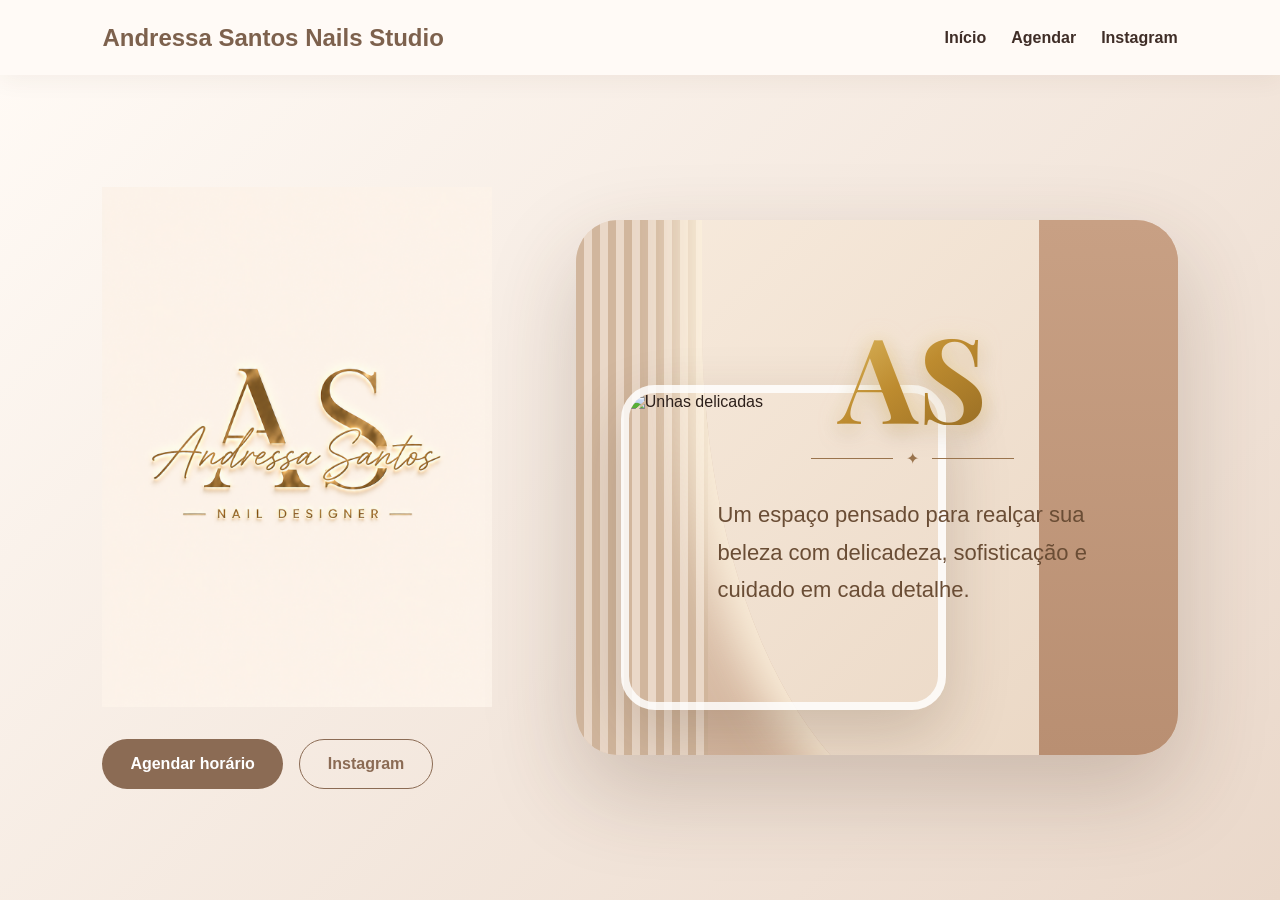
==== index.html @ c9af308f "Primeira versão do site" ====
<!DOCTYPE html>
<html lang="pt-BR">
<head>
  <meta charset="UTF-8">
  <meta name="viewport" content="width=device-width, initial-scale=1.0">
  <title>Andressa Santos Nails Studio</title>

  <link href="https://fonts.googleapis.com/css2?family=Great+Vibes&family=Playfair+Display:wght@700;800&display=swap" rel="stylesheet">
  <link rel="stylesheet" href="style.css">
</head>

<body>

<header class="topo">
  <h1>Andressa Santos Nails Studio</h1>

  <nav>
    <a href="#" onclick="mostrarHome()">Início</a>
    <a href="#" onclick="mostrarAgenda()">Agendar</a>
    <a href="https://www.instagram.com/dessasantoscc?utm_source=ig_web_button_share_sheet&igsh=ZDNlZDc0MzIxNw==" target="_blank">Instagram</a>
  </nav>
</header>

<main id="home" class="home">
  <section class="hero">

    <div class="texto">
      <div class="logo-imagem">
        <img src="logo.png" alt="Andressa Santos Nails Studio">
      </div>

      <p>
    
      </p>

      <div class="botoes">
        <button onclick="mostrarAgenda()" class="btn principal">Agendar horário</button>

        <a href="https://www.instagram.com/dessasantoscc?utm_source=ig_web_button_share_sheet&igsh=ZDNlZDc0MzIxNw==" target="_blank" class="btn secundario">
          Instagram
        </a>
      </div>
    </div>

    <div class="visual">
      <div class="banner-codigo">

        <div class="faixa-linhas"></div>
        <div class="curva-clara"></div>
        <div class="detalhe-direita"></div>

        <div class="foto-banner">
          <img src="https://images.unsplash.com/photo-1604654894610-df63bc536371?q=80&w=900&auto=format&fit=crop" alt="Unhas delicadas">
        </div>

        <div class="texto-banner">
          <h2>AS</h2>

          <div class="ornamento">
            <span></span>
            ✦
            <span></span>
          </div>

          <p>
            Um espaço pensado para realçar sua beleza com delicadeza,
            sofisticação e cuidado em cada detalhe.
          </p>
        </div>

      </div>
    </div>

  </section>
</main>

<section id="agenda" class="agenda escondido">
  <div class="agenda-box">
    <button onclick="mostrarHome()" class="voltar">← Voltar</button>

    <div class="agenda-cabecalho">
      <span>AGENDAMENTO ONLINE</span>
      <h2>Escolha seu horário</h2>
      <p>Selecione o serviço, a data e um horário disponível.</p>
    </div>

    <div class="agenda-etapa">
      <h3>1. Serviço</h3>

      <div class="servico-opcoes">
        <button class="servico-btn ativo" data-servico="Manicure">Manicure</button>
        <button class="servico-btn" data-servico="Pedicure">Pedicure</button>
        <button class="servico-btn" data-servico="Alongamento">Alongamento</button>
        <button class="servico-btn" data-servico="Nail Art">Nail Art</button>
      </div>
    </div>

    <div class="agenda-etapa">
      <h3>2. Data</h3>
      <input type="date" id="dataAgenda">
    </div>

    <div class="agenda-etapa">
      <h3>3. Horários disponíveis</h3>

      <div id="horariosDisponiveis" class="horarios">
        <p class="aviso">Escolha uma data para ver os horários.</p>
      </div>
    </div>

    <div class="agenda-etapa dados">
      <h3>4. Seus dados</h3>

      <input type="text" id="clienteNome" placeholder="Seu nome">
      <input type="tel" id="clienteTelefone" placeholder="Seu WhatsApp">

      <button onclick="confirmarAgendamento()" class="btn-confirmar">
        Confirmar agendamento
      </button>
    </div>
  </div>
</section>

<script src="script.js"></script>
</body>
</html>
---- style.css ----
* {
  margin: 0;
  padding: 0;
  box-sizing: border-box;
}

body {
  background: #f6eee7;
  color: #2d201b;
  overflow-x: hidden;
  font-family: "Segoe UI", sans-serif;
}

.topo {
  height: 75px;
  padding: 0 8%;
  display: flex;
  justify-content: space-between;
  align-items: center;
  background: #fffaf6;
  box-shadow: 0 5px 25px rgba(80, 50, 30, 0.06);
  position: fixed;
  top: 0;
  width: 100%;
  z-index: 50;
}

.topo h1 {
  color: #7d614d;
  font-size: 24px;
}

.topo nav {
  display: flex;
  gap: 25px;
}

.topo nav a {
  color: #3f2d27;
  text-decoration: none;
  font-weight: 700;
}

.home {
  min-height: 100vh;
  padding-top: 75px;
}

.hero {
  min-height: calc(100vh - 75px);
  padding: 5% 8%;
  display: grid;
  grid-template-columns: 0.82fr 1.18fr;
  align-items: center;
  gap: 55px;
  background: linear-gradient(135deg, #fffaf5, #ead8ca);
}

.logo-imagem img {
  width: 390px;
  max-width: 100%;
  display: block;
  margin-bottom: 22px;
}

.texto p {
  max-width: 500px;
  color: #5f4639;
  font-size: 18px;
  line-height: 1.6;
}

.botoes {
  display: flex;
  gap: 16px;
  margin-top: 32px;
}

.btn {
  padding: 15px 28px;
  border-radius: 40px;
  text-decoration: none;
  font-weight: 800;
  cursor: pointer;
  font-size: 16px;
}

.principal {
  background: #8b6b54;
  color: white;
  border: none;
}

.secundario {
  background: transparent;
  border: 1px solid #8b6b54;
  color: #8b6b54;
}

.visual {
  display: flex;
  justify-content: center;
  align-items: center;
}

.banner-codigo {
  width: 100%;
  max-width: 880px;
  height: 535px;
  position: relative;
  overflow: hidden;
  border-radius: 42px;
  background: linear-gradient(135deg, #ead9c9, #c7a084);
  box-shadow: 0 35px 90px rgba(79, 51, 31, 0.22);
}

.faixa-linhas {
  position: absolute;
  left: 0;
  top: 0;
  width: 22%;
  height: 100%;
  background: repeating-linear-gradient(
    90deg,
    #d1b69d 0px,
    #d1b69d 8px,
    #ead8c8 8px,
    #ead8c8 16px
  );
}

.curva-clara {
  position: absolute;
  right: 21%;
  top: -12%;
  width: 58%;
  height: 125%;
  background: linear-gradient(135deg, #f7eadc, #ead7c4);
  border-radius: 0 0 0 75%;
  box-shadow:
    -25px 0 45px rgba(255, 246, 228, 0.75),
    0 0 60px rgba(255, 238, 210, 0.6);
}

.detalhe-direita {
  position: absolute;
  right: 0;
  top: 0;
  width: 23%;
  height: 100%;
  background: linear-gradient(180deg, #c8a084, #b98f72);
}

.foto-banner {
  position: absolute;
  left: 45px;
  bottom: 45px;
  width: 325px;
  height: 325px;
  border-radius: 34px;
  overflow: hidden;
  border: 8px solid rgba(255, 255, 255, 0.82);
  box-shadow: 0 25px 65px rgba(72, 45, 26, 0.2);
  z-index: 5;
}

.foto-banner img {
  width: 100%;
  height: 100%;
  object-fit: cover;
}

.texto-banner {
  position: absolute;
  z-index: 6;
  right: 70px;
  top: 105px;
  width: 390px;
  color: #6a4d35;
}

.texto-banner h2 {
  font-family: "Playfair Display", serif;
  font-size: 118px;
  line-height: 0.85;
  text-align: center;
  background: linear-gradient(145deg, #f8df8a, #bd8b2f, #7d581d);
  -webkit-background-clip: text;
  -webkit-text-fill-color: transparent;
  filter:
    drop-shadow(0 0 10px rgba(255, 224, 145, 0.55))
    drop-shadow(0 8px 10px rgba(70, 45, 20, 0.18));
}

.ornamento {
  display: flex;
  align-items: center;
  justify-content: center;
  gap: 13px;
  color: #9a744d;
  margin: 24px 0 28px;
}

.ornamento span {
  width: 82px;
  height: 1px;
  background: #9a744d;
}

.texto-banner p {
  font-size: 22px;
  line-height: 1.7;
  color: #6a4d35;
}

.escondido {
  display: none;
}

.agenda {
  min-height: 100vh;
  padding: 110px 8% 50px;
  background: linear-gradient(135deg, #fffaf5, #ead8ca);
}

.agenda-box {
  max-width: 850px;
  margin: 0 auto;
  background: white;
  padding: 38px;
  border-radius: 32px;
  box-shadow: 0 25px 70px rgba(79, 51, 31, 0.14);
  border: 1px solid #e2cdbc;
}

.voltar {
  border: none;
  background: transparent;
  color: #8b6b54;
  font-weight: 800;
  font-size: 16px;
  cursor: pointer;
  margin-bottom: 20px;
}

.agenda-cabecalho {
  text-align: center;
  margin-bottom: 40px;
}

.agenda-cabecalho span {
  color: #9a744d;
  font-weight: 800;
  letter-spacing: 4px;
  font-size: 13px;
}

.agenda-cabecalho h2 {
  font-size: 42px;
  margin: 10px 0;
}

.agenda-cabecalho p {
  color: #5f4639;
}

.agenda-etapa {
  margin-bottom: 30px;
}

.agenda-etapa h3 {
  margin-bottom: 15px;
}

.servico-opcoes,
.horarios {
  display: flex;
  flex-wrap: wrap;
  gap: 12px;
}

.servico-btn,
.horario-btn {
  padding: 13px 22px;
  border-radius: 30px;
  border: 1px solid #d8c0ad;
  background: #fbf6f0;
  color: #5f4639;
  font-weight: 800;
  cursor: pointer;
}

.servico-btn.ativo,
.horario-btn.ativo {
  background: #8b6b54;
  color: white;
  border-color: #8b6b54;
}

.agenda-etapa input {
  width: 100%;
  padding: 16px;
  border-radius: 16px;
  border: 1px solid #d8c0ad;
  font-size: 16px;
  outline: none;
}

.dados {
  display: flex;
  flex-direction: column;
  gap: 14px;
}

.btn-confirmar {
  padding: 16px;
  border-radius: 35px;
  background: #8b6b54;
  color: white;
  border: none;
  font-size: 16px;
  font-weight: 900;
  cursor: pointer;
}

.aviso {
  color: #7d6254;
}

@media (max-width: 900px) {
  .topo {
    height: auto;
    padding: 18px 6%;
    flex-direction: column;
    gap: 12px;
  }

  .topo h1 {
    font-size: 20px;
  }

  .home {
    padding-top: 115px;
  }

  .hero {
    grid-template-columns: 1fr;
    text-align: center;
    padding: 40px 6%;
  }

  .logo-imagem img {
    width: 330px;
    margin: 0 auto 22px;
  }

  .botoes {
    justify-content: center;
  }

  .banner-codigo {
    height: 640px;
  }

  .foto-banner {
    left: 50%;
    transform: translateX(-50%);
    bottom: 35px;
    width: 280px;
    height: 280px;
  }

  .texto-banner {
    top: 70px;
    left: 50%;
    transform: translateX(-50%);
    right: auto;
    width: 85%;
    text-align: center;
  }

  .texto-banner h2 {
    font-size: 92px;
  }

  .texto-banner p {
    font-size: 18px;
  }
}
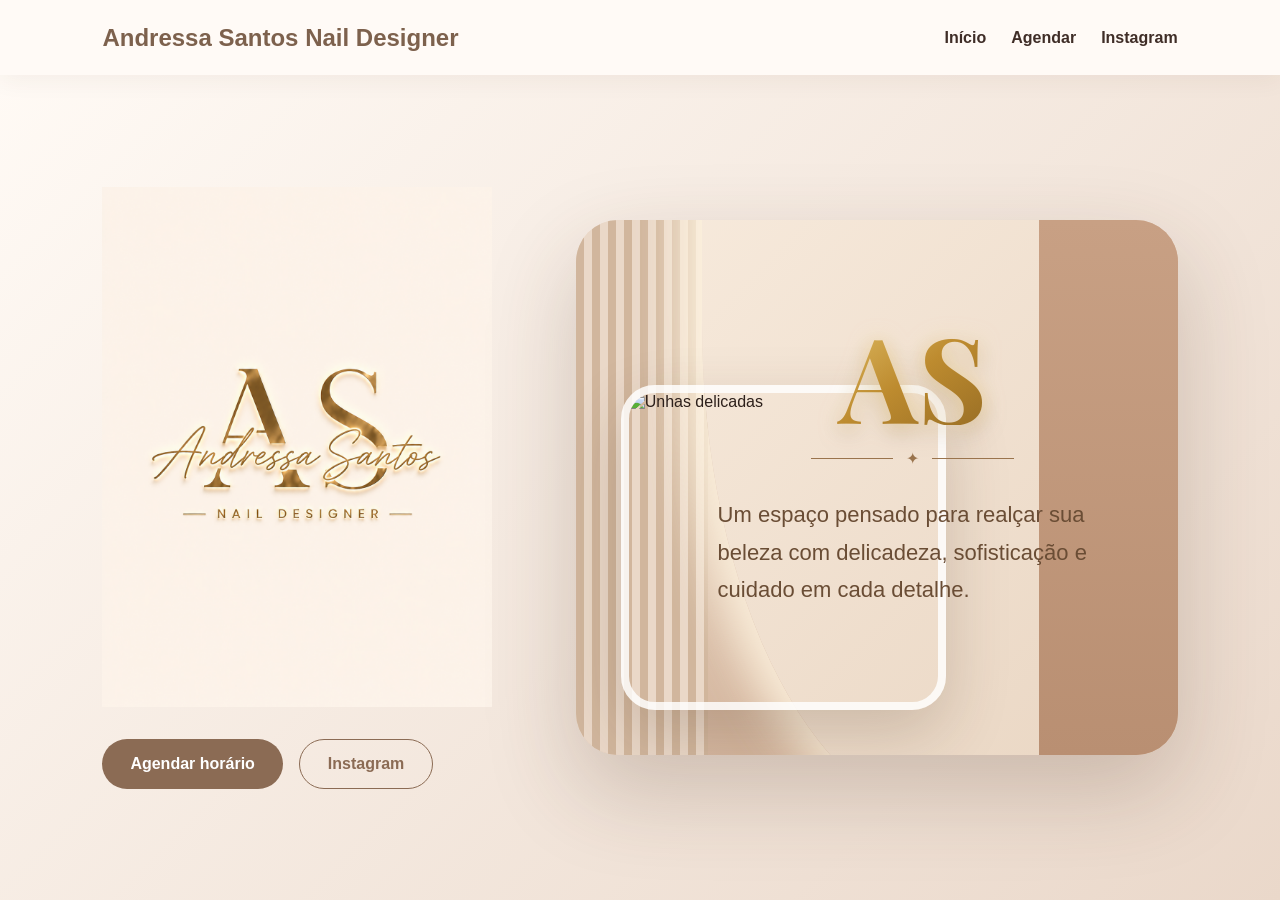
==== commit e7f26236: "Atualização" ====
--- a/index.html
+++ b/index.html
@@ -3,7 +3,7 @@
 <head>
   <meta charset="UTF-8">
   <meta name="viewport" content="width=device-width, initial-scale=1.0">
-  <title>Andressa Santos Nails Studio</title>
+  <title>Andressa Santos Nail Designer</title>
 
   <link href="https://fonts.googleapis.com/css2?family=Great+Vibes&family=Playfair+Display:wght@700;800&display=swap" rel="stylesheet">
   <link rel="stylesheet" href="style.css">
@@ -12,7 +12,7 @@
 <body>
 
 <header class="topo">
-  <h1>Andressa Santos Nails Studio</h1>
+  <h1>Andressa Santos Nail Designer</h1>
 
   <nav>
     <a href="#" onclick="mostrarHome()">Início</a>
@@ -26,7 +26,7 @@
 
     <div class="texto">
       <div class="logo-imagem">
-        <img src="logo.png" alt="Andressa Santos Nails Studio">
+        <img src="logo.png" alt=" Andressa Santos Nail Designer">
       </div>
 
       <p>
@@ -89,30 +89,21 @@
 
       <div class="servico-opcoes">
         <button class="servico-btn ativo" data-servico="Manicure">Manicure</button>
-        <button class="servico-btn" data-servico="Pedicure">Pedicure</button>
         <button class="servico-btn" data-servico="Alongamento">Alongamento</button>
         <button class="servico-btn" data-servico="Nail Art">Nail Art</button>
       </div>
     </div>
 
     <div class="agenda-etapa">
-      <h3>2. Data</h3>
-      <input type="date" id="dataAgenda">
-    </div>
+  <h3>2. Dias e horários disponíveis</h3>
+  <div id="datasDisponiveis" class="datas-disponiveis"></div>
+</div>
 
-    <div class="agenda-etapa">
-      <h3>3. Horários disponíveis</h3>
-
-      <div id="horariosDisponiveis" class="horarios">
-        <p class="aviso">Escolha uma data para ver os horários.</p>
-      </div>
-    </div>
 
     <div class="agenda-etapa dados">
-      <h3>4. Seus dados</h3>
+      <h3>3. Seus dados</h3>
 
       <input type="text" id="clienteNome" placeholder="Seu nome">
-      <input type="tel" id="clienteTelefone" placeholder="Seu WhatsApp">
 
       <button onclick="confirmarAgendamento()" class="btn-confirmar">
         Confirmar agendamento
--- a/style.css
+++ b/style.css
@@ -185,6 +185,7 @@
   line-height: 0.85;
   text-align: center;
   background: linear-gradient(145deg, #f8df8a, #bd8b2f, #7d581d);
+  background-clip: text;
   -webkit-background-clip: text;
   -webkit-text-fill-color: transparent;
   filter:
@@ -386,4 +387,123 @@
   .texto-banner p {
     font-size: 18px;
   }
+}
+
+.mensagem-admin {
+  display: none;
+  margin: 18px 0;
+  padding: 14px 18px;
+  border-radius: 18px;
+  background: #f4e6d8;
+  color: #5f4639;
+  font-weight: 800;
+  border: 1px solid #d8c0ad;
+}
+
+.mensagem-admin.ativo {
+  display: block;
+}
+
+.lista-admin {
+  display: flex;
+  flex-direction: column;
+  gap: 14px;
+}
+
+.card-horario-admin {
+  display: flex;
+  justify-content: space-between;
+  align-items: center;
+  gap: 12px;
+  padding: 16px;
+  border-radius: 20px;
+  background: #fbf6f0;
+  border: 1px solid #d8c0ad;
+}
+
+.card-horario-admin strong {
+  display: block;
+  color: #2d201b;
+}
+
+.card-horario-admin span {
+  color: #7d614d;
+  font-weight: 800;
+}
+
+.acoes-admin {
+  display: flex;
+  gap: 8px;
+}
+
+.acoes-admin button {
+  border: none;
+  padding: 10px 14px;
+  border-radius: 20px;
+  background: #8b6b54;
+  color: white;
+  font-weight: 800;
+  cursor: pointer;
+}
+
+.acoes-admin .excluir {
+  background: #8f3f35;
+}
+
+.horario-btn.ocupado {
+  background: #8f3f35;
+  color: white;
+  border-color: #8f3f35;
+  opacity: 0.85;
+  cursor: not-allowed;
+}
+
+.horario-btn.ocupado::after {
+  content: " ocupado";
+  font-size: 12px;
+  opacity: 0.9;
+}
+
+.card-horario-admin.ocupado {
+  background: #fff0ee;
+  border-color: #b55a50;
+}
+
+.card-horario-admin small {
+  display: block;
+  margin-top: 4px;
+  font-weight: 800;
+  color: #8b6b54;
+}
+
+.card-horario-admin.ocupado small {
+  color: #8f3f35;
+}
+
+.acoes-admin .ocupar {
+  background: #8f3f35;
+}
+
+.acoes-admin .liberar {
+  background: #3f7f5f;
+}
+
+.acoes-admin .excluir {
+  background: #2d201b;
+}
+
+.aviso-cliente {
+  display: none;
+  margin-bottom: 18px;
+  padding: 14px 18px;
+  border-radius: 18px;
+  background: #fff0ee;
+  border: 1px solid #b55a50;
+  color: #8f3f35;
+  font-weight: 800;
+  text-align: center;
+}
+
+.aviso-cliente.ativo {
+  display: block;
 }
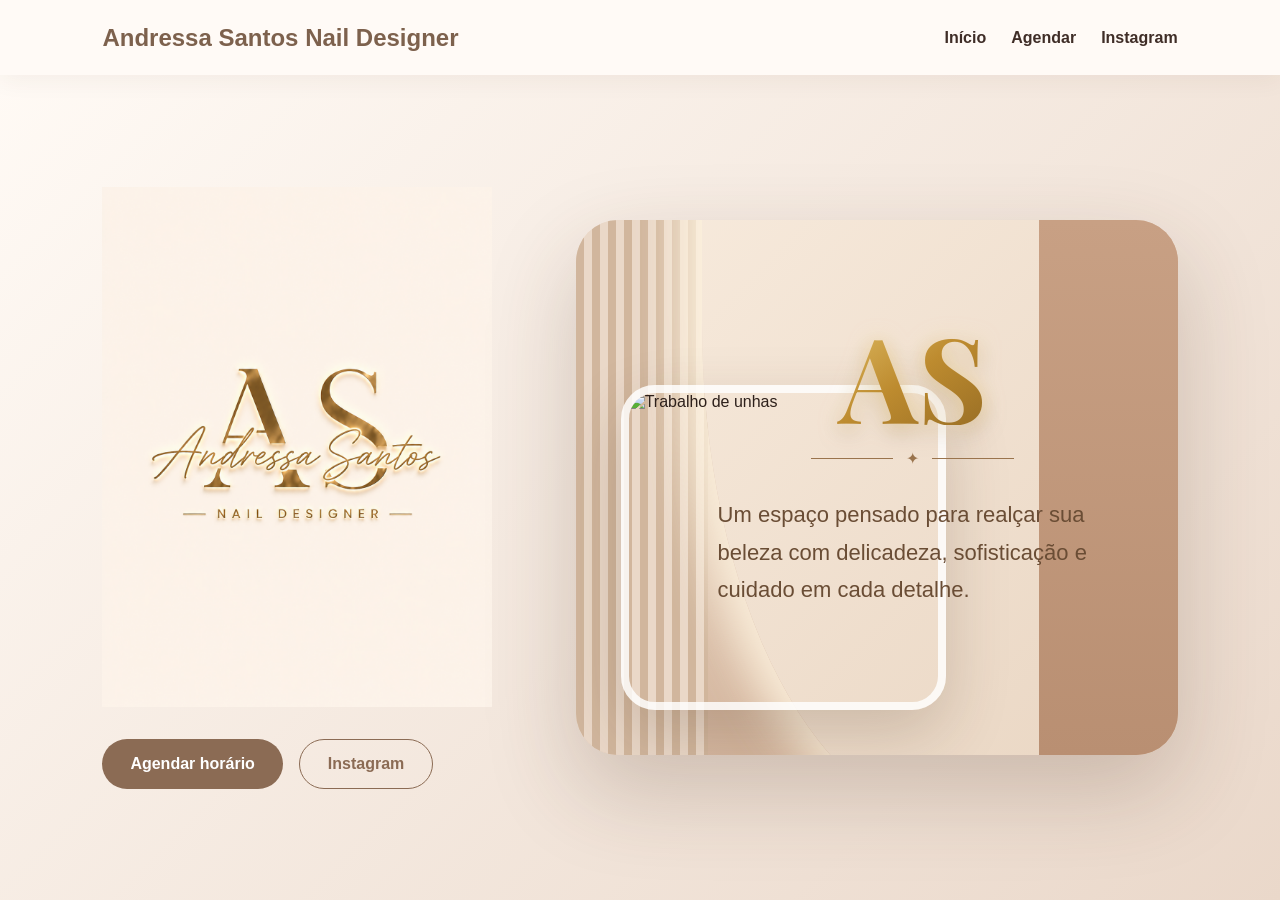
==== commit d0f26956: "Atualização" ====
--- a/index.html
+++ b/index.html
@@ -26,12 +26,8 @@
 
     <div class="texto">
       <div class="logo-imagem">
-        <img src="logo.png" alt=" Andressa Santos Nail Designer">
+        <img src="logo.png" alt="Andressa Santos Nail Designer">
       </div>
-
-      <p>
-    
-      </p>
 
       <div class="botoes">
         <button onclick="mostrarAgenda()" class="btn principal">Agendar horário</button>
@@ -50,7 +46,7 @@
         <div class="detalhe-direita"></div>
 
         <div class="foto-banner">
-          <img src="https://images.unsplash.com/photo-1604654894610-df63bc536371?q=80&w=900&auto=format&fit=crop" alt="Unhas delicadas">
+          <img id="fotoGaleriaHome" src="https://images.unsplash.com/photo-1604654894610-df63bc536371?q=80&w=900&auto=format&fit=crop" alt="Trabalho de unhas">
         </div>
 
         <div class="texto-banner">
@@ -95,10 +91,9 @@
     </div>
 
     <div class="agenda-etapa">
-  <h3>2. Dias e horários disponíveis</h3>
-  <div id="datasDisponiveis" class="datas-disponiveis"></div>
-</div>
-
+      <h3>2. Dias e horários disponíveis</h3>
+      <div id="datasDisponiveis" class="datas-disponiveis"></div>
+    </div>
 
     <div class="agenda-etapa dados">
       <h3>3. Seus dados</h3>
--- a/style.css
+++ b/style.css
@@ -215,7 +215,8 @@
 }
 
 .escondido {
-  display: none;
+  opacity: 0;
+  pointer-events: none;
 }
 
 .agenda {
@@ -506,4 +507,73 @@
 
 .aviso-cliente.ativo {
   display: block;
+}
+
+.agenda {
+  position: fixed;
+  inset: 0;
+  background: rgba(20, 10, 5, 0.45);
+  backdrop-filter: blur(8px);
+  z-index: 999;
+
+  display: flex;
+  justify-content: center;
+  align-items: center;
+
+  padding: 30px;
+
+  transition: 0.3s;
+}
+
+.agenda-box {
+  width: 100%;
+  max-width: 850px;
+
+  max-height: 92vh;
+  overflow-y: auto;
+
+  animation: subirModal 0.35s ease;
+}
+
+.foto-banner img {
+  transition: opacity 0.3s ease;
+}
+
+.foto-banner img.trocando {
+  opacity: 0;
+}
+
+.lista-fotos-admin {
+  margin-top: 18px;
+  display: grid;
+  grid-template-columns: repeat(auto-fill, minmax(130px, 1fr));
+  gap: 14px;
+}
+
+.card-foto-admin {
+  background: #fbf6f0;
+  border: 1px solid #d8c0ad;
+  border-radius: 18px;
+  overflow: hidden;
+  padding: 8px;
+}
+
+.card-foto-admin img {
+  width: 100%;
+  height: 120px;
+  object-fit: cover;
+  border-radius: 14px;
+  display: block;
+}
+
+.card-foto-admin button {
+  width: 100%;
+  margin-top: 8px;
+  border: none;
+  padding: 9px;
+  border-radius: 14px;
+  background: #2d201b;
+  color: white;
+  font-weight: 800;
+  cursor: pointer;
 }
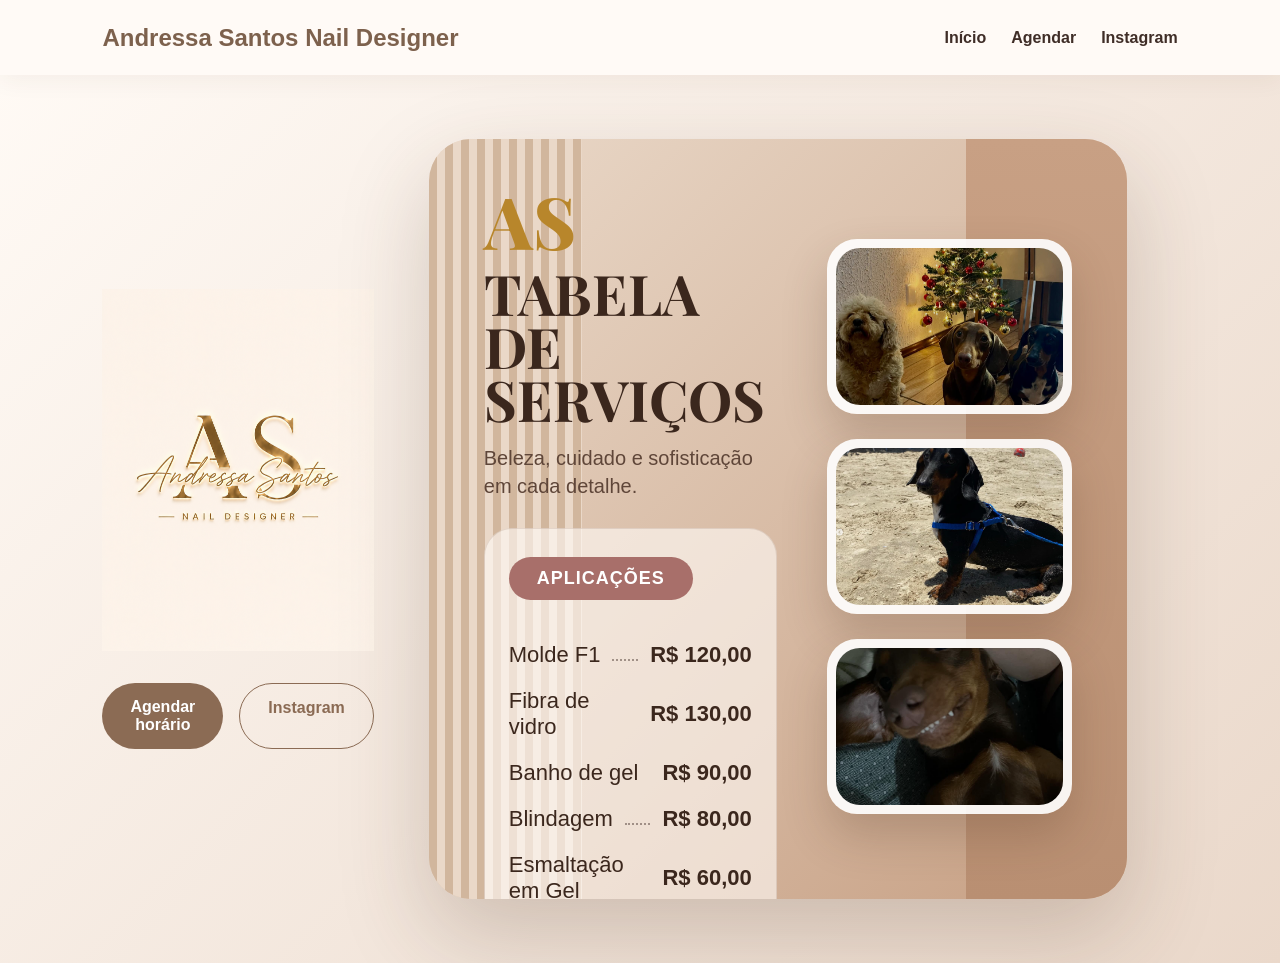
==== commit de33405d: "galeria de fotos na home" ====
--- a/index.html
+++ b/index.html
@@ -39,29 +39,44 @@
     </div>
 
     <div class="visual">
-      <div class="banner-codigo">
+      <div class="banner-codigo portfolio-banner">
 
         <div class="faixa-linhas"></div>
-        <div class="curva-clara"></div>
         <div class="detalhe-direita"></div>
 
-        <div class="foto-banner">
-          <img id="fotoGaleriaHome" src="https://images.unsplash.com/photo-1604654894610-df63bc536371?q=80&w=900&auto=format&fit=crop" alt="Trabalho de unhas">
-        </div>
+        <div class="portfolio-conteudo">
+          <div class="portfolio-info">
+            <div class="portfolio-logo-mini">AS</div>
 
-        <div class="texto-banner">
-          <h2>AS</h2>
+            <h2 id="portfolioTitulo">Tabela de Serviços</h2>
+            <p id="portfolioSubtitulo">
+              Beleza, cuidado e sofisticação em cada detalhe.
+            </p>
 
-          <div class="ornamento">
-            <span></span>
-            ✦
-            <span></span>
+            <div class="portfolio-bloco">
+              <span class="portfolio-tag">Aplicações</span>
+              <div id="listaAplicacoes"></div>
+            </div>
+
+            <div class="portfolio-bloco">
+              <span class="portfolio-tag">Manutenções</span>
+              <div id="listaManutencoes"></div>
+            </div>
           </div>
 
-          <p>
-            Um espaço pensado para realçar sua beleza com delicadeza,
-            sofisticação e cuidado em cada detalhe.
-          </p>
+          <div class="portfolio-fotos">
+            <div class="foto-servico foto-servico-1">
+              <img id="portfolioFoto1" src="./fotos/foto01.png" alt="Foto de unhas">
+            </div>
+
+            <div class="foto-servico foto-servico-2">
+              <img id="portfolioFoto2" src="./fotos/foto02.png" alt="Foto de unhas">
+            </div>
+
+            <div class="foto-servico foto-servico-3">
+              <img id="portfolioFoto3" src="./fotos/foto03.png" alt="Foto de unhas">
+            </div>
+          </div>
         </div>
 
       </div>
--- a/style.css
+++ b/style.css
@@ -576,4 +576,302 @@
   color: white;
   font-weight: 800;
   cursor: pointer;
+}
+
+.galeria-home {
+  position: absolute;
+  left: 30px;
+  top: 40px;
+  width: 520px;
+  height: 430px;
+  z-index: 15;
+}
+
+.foto-card {
+  position: absolute;
+  background: white;
+  padding: 10px 10px 38px 10px;
+  border-radius: 6px;
+  box-shadow: 0 18px 35px rgba(0,0,0,0.22);
+  overflow: hidden;
+  transition: 0.35s ease;
+}
+
+.foto-card img {
+  width: 100%;
+  height: 100%;
+  object-fit: cover;
+  display: block;
+}
+
+.foto-card:hover {
+  transform: scale(1.05) rotate(0deg);
+  z-index: 30;
+}
+
+/* FOTO 1 */
+.foto-card-1 {
+  width: 180px;
+  height: 210px;
+  left: 10px;
+  top: 10px;
+  transform: rotate(-9deg);
+  z-index: 4;
+}
+
+/* FOTO 2 */
+.foto-card-2 {
+  width: 180px;
+  height: 210px;
+  left: 170px;
+  top: 0;
+  transform: rotate(6deg);
+  z-index: 5;
+}
+
+/* FOTO 3 */
+.foto-card-3 {
+  width: 170px;
+  height: 200px;
+  left: 330px;
+  top: 20px;
+  transform: rotate(-5deg);
+  z-index: 4;
+}
+
+/* FOTO 4 */
+.foto-card-4 {
+  width: 175px;
+  height: 205px;
+  left: 60px;
+  top: 190px;
+  transform: rotate(5deg);
+  z-index: 6;
+}
+
+/* FOTO 5 */
+.foto-card-5 {
+  width: 180px;
+  height: 205px;
+  left: 245px;
+  top: 200px;
+  transform: rotate(-7deg);
+  z-index: 7;
+}
+
+.texto-banner {
+  right: 35px;
+  width: 300px;
+}
+.galeria-home {
+  position: absolute;
+  left: 30px;
+  top: 40px;
+  width: 520px;
+  height: 430px;
+  z-index: 15;
+}
+
+.foto-card {
+  position: absolute;
+  background: white;
+  padding: 10px 10px 38px 10px;
+  border-radius: 6px;
+  box-shadow: 0 18px 35px rgba(0,0,0,0.22);
+  overflow: hidden;
+  transition: 0.35s ease;
+}
+
+.foto-card img {
+  width: 100%;
+  height: 100%;
+  object-fit: cover;
+  display: block;
+}
+
+.foto-card:hover {
+  transform: scale(1.05) rotate(0deg);
+  z-index: 30;
+}
+
+/* FOTO 1 */
+.foto-card-1 {
+  width: 180px;
+  height: 210px;
+  left: 10px;
+  top: 10px;
+  transform: rotate(-9deg);
+  z-index: 4;
+}
+
+/* FOTO 2 */
+.foto-card-2 {
+  width: 180px;
+  height: 210px;
+  left: 170px;
+  top: 0;
+  transform: rotate(6deg);
+  z-index: 5;
+}
+
+/* FOTO 3 */
+.foto-card-3 {
+  width: 170px;
+  height: 200px;
+  left: 330px;
+  top: 20px;
+  transform: rotate(-5deg);
+  z-index: 4;
+}
+
+/* FOTO 4 */
+.foto-card-4 {
+  width: 175px;
+  height: 205px;
+  left: 60px;
+  top: 190px;
+  transform: rotate(5deg);
+  z-index: 6;
+}
+
+/* FOTO 5 */
+.foto-card-5 {
+  width: 180px;
+  height: 205px;
+  left: 245px;
+  top: 200px;
+  transform: rotate(-7deg);
+  z-index: 7;
+}
+
+.texto-banner {
+  right: 35px;
+  width: 300px;
+}
+.portfolio-banner {
+  max-width: 980px;
+  height: 760px;
+  overflow: hidden;
+}
+
+.portfolio-conteudo {
+  position: relative;
+  z-index: 10;
+  height: 100%;
+  padding: 45px 55px;
+  display: grid;
+  grid-template-columns: 1fr 260px;
+  gap: 35px;
+  align-items: start;
+}
+
+.portfolio-logo-mini {
+  font-family: "Playfair Display", serif;
+  font-size: 72px;
+  font-weight: 800;
+  color: #b8862b;
+  line-height: 1;
+  margin-bottom: 10px;
+}
+
+.portfolio-info h2 {
+  font-family: "Playfair Display", serif;
+  font-size: 56px;
+  color: #3b271d;
+  text-transform: uppercase;
+  line-height: 0.95;
+  margin-bottom: 18px;
+}
+
+.portfolio-info p {
+  font-size: 20px;
+  color: #5f4639;
+  line-height: 1.4;
+  margin-bottom: 28px;
+}
+
+.portfolio-bloco {
+  margin-top: 28px;
+  padding: 28px 24px;
+  border-radius: 28px;
+  background: rgba(255, 250, 246, 0.62);
+  border: 1px solid rgba(139, 107, 84, 0.18);
+}
+
+.portfolio-tag {
+  display: inline-block;
+  margin-bottom: 22px;
+  padding: 11px 28px;
+  border-radius: 30px;
+  background: #a86f6a;
+  color: white;
+  font-weight: 900;
+  text-transform: uppercase;
+  letter-spacing: 1px;
+  font-size: 18px;
+}
+
+.linha-servico {
+  display: grid;
+  grid-template-columns: auto 1fr auto;
+  gap: 12px;
+  align-items: center;
+  font-size: 22px;
+  color: #3b271d;
+  margin: 20px 0;
+}
+
+.linha-servico .pontilhado {
+  border-bottom: 2px dotted rgba(63, 45, 39, 0.45);
+  transform: translateY(5px);
+}
+
+.linha-servico strong {
+  white-space: nowrap;
+  font-size: 22px;
+}
+
+.portfolio-fotos {
+  position: relative;
+  height: 680px;
+  padding-top: 120px;
+}
+
+.foto-servico {
+  position: absolute;
+  width: 245px;
+  height: 175px;
+  padding: 9px;
+  background: rgba(255,255,255,0.9);
+  border-radius: 30px;
+  box-shadow: 0 22px 45px rgba(72, 45, 26, 0.22);
+  transition: opacity 0.45s ease, transform 0.45s ease;
+}
+
+.foto-servico img {
+  width: 100%;
+  height: 100%;
+  object-fit: cover;
+  border-radius: 24px;
+  display: block;
+}
+
+.foto-servico-1 {
+  top: 55px;
+  right: 0;
+}
+
+.foto-servico-2 {
+  top: 255px;
+  right: 0;
+}
+
+.foto-servico-3 {
+  top: 455px;
+  right: 0;
+}
+
+.foto-servico.trocando {
+  opacity: 0;
+  transform: scale(0.94);
 }
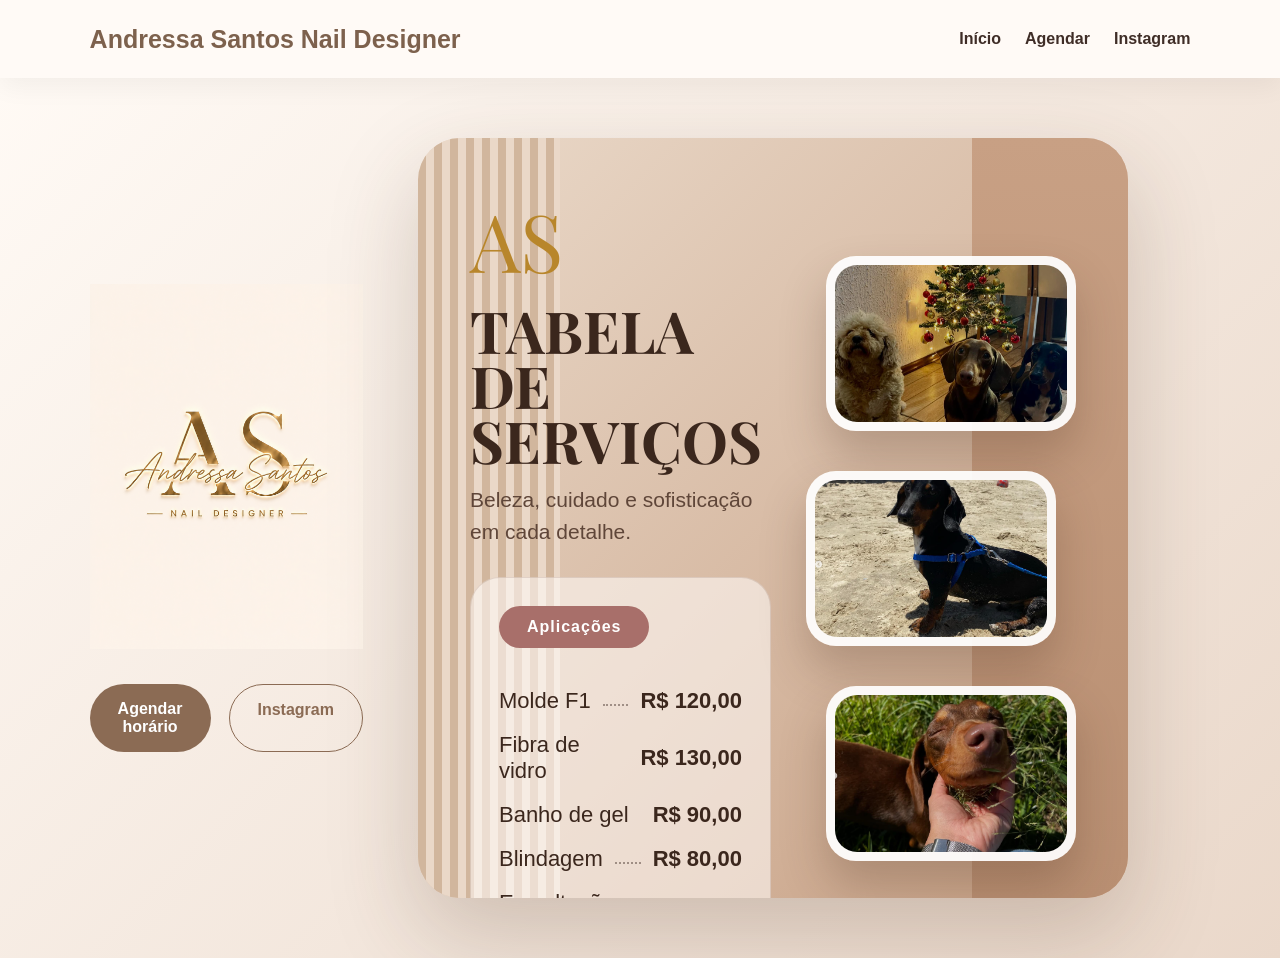
==== commit 332f0080: "Novo portfolio premium" ====
--- a/index.html
+++ b/index.html
@@ -5,7 +5,7 @@
   <meta name="viewport" content="width=device-width, initial-scale=1.0">
   <title>Andressa Santos Nail Designer</title>
 
-  <link href="https://fonts.googleapis.com/css2?family=Great+Vibes&family=Playfair+Display:wght@700;800&display=swap" rel="stylesheet">
+  <link href="https://fonts.googleapis.com/css2?family=Playfair+Display:wght@700;800&display=swap" rel="stylesheet">
   <link rel="stylesheet" href="style.css">
 </head>
 
@@ -39,16 +39,18 @@
     </div>
 
     <div class="visual">
-      <div class="banner-codigo portfolio-banner">
+      <div class="portfolio-card">
 
         <div class="faixa-linhas"></div>
         <div class="detalhe-direita"></div>
 
-        <div class="portfolio-conteudo">
+        <div class="portfolio-area">
+
           <div class="portfolio-info">
-            <div class="portfolio-logo-mini">AS</div>
+            <div class="portfolio-logo">AS</div>
 
             <h2 id="portfolioTitulo">Tabela de Serviços</h2>
+
             <p id="portfolioSubtitulo">
               Beleza, cuidado e sofisticação em cada detalhe.
             </p>
@@ -77,8 +79,8 @@
               <img id="portfolioFoto3" src="./fotos/foto03.png" alt="Foto de unhas">
             </div>
           </div>
+
         </div>
-
       </div>
     </div>
 
--- a/style.css
+++ b/style.css
@@ -1,126 +1,123 @@
-* {
-  margin: 0;
-  padding: 0;
-  box-sizing: border-box;
-}
-
-body {
-  background: #f6eee7;
-  color: #2d201b;
-  overflow-x: hidden;
-  font-family: "Segoe UI", sans-serif;
-}
-
-.topo {
-  height: 75px;
-  padding: 0 8%;
-  display: flex;
-  justify-content: space-between;
-  align-items: center;
-  background: #fffaf6;
-  box-shadow: 0 5px 25px rgba(80, 50, 30, 0.06);
-  position: fixed;
-  top: 0;
-  width: 100%;
-  z-index: 50;
-}
-
-.topo h1 {
-  color: #7d614d;
-  font-size: 24px;
-}
-
-.topo nav {
-  display: flex;
-  gap: 25px;
-}
-
-.topo nav a {
-  color: #3f2d27;
-  text-decoration: none;
-  font-weight: 700;
-}
-
-.home {
-  min-height: 100vh;
-  padding-top: 75px;
-}
-
-.hero {
-  min-height: calc(100vh - 75px);
-  padding: 5% 8%;
-  display: grid;
-  grid-template-columns: 0.82fr 1.18fr;
-  align-items: center;
-  gap: 55px;
-  background: linear-gradient(135deg, #fffaf5, #ead8ca);
-}
-
-.logo-imagem img {
-  width: 390px;
-  max-width: 100%;
-  display: block;
-  margin-bottom: 22px;
-}
-
-.texto p {
-  max-width: 500px;
-  color: #5f4639;
-  font-size: 18px;
-  line-height: 1.6;
-}
-
-.botoes {
-  display: flex;
-  gap: 16px;
-  margin-top: 32px;
-}
-
-.btn {
-  padding: 15px 28px;
-  border-radius: 40px;
-  text-decoration: none;
-  font-weight: 800;
-  cursor: pointer;
-  font-size: 16px;
-}
-
-.principal {
-  background: #8b6b54;
-  color: white;
-  border: none;
-}
-
-.secundario {
-  background: transparent;
-  border: 1px solid #8b6b54;
-  color: #8b6b54;
-}
-
-.visual {
-  display: flex;
-  justify-content: center;
-  align-items: center;
-}
-
-.banner-codigo {
-  width: 100%;
-  max-width: 880px;
-  height: 535px;
-  position: relative;
-  overflow: hidden;
-  border-radius: 42px;
-  background: linear-gradient(135deg, #ead9c9, #c7a084);
-  box-shadow: 0 35px 90px rgba(79, 51, 31, 0.22);
-}
-
-.faixa-linhas {
-  position: absolute;
-  left: 0;
-  top: 0;
-  width: 22%;
-  height: 100%;
-  background: repeating-linear-gradient(
+*{
+  margin:0;
+  padding:0;
+  box-sizing:border-box;
+}
+
+body{
+  background:#f6eee7;
+  color:#2d201b;
+  overflow-x:hidden;
+  font-family:"Segoe UI",sans-serif;
+}
+
+/* TOPO */
+
+.topo{
+  height:78px;
+  padding:0 7%;
+  display:flex;
+  justify-content:space-between;
+  align-items:center;
+  background:#fffaf6;
+  box-shadow:0 8px 25px rgba(0,0,0,0.05);
+  position:fixed;
+  top:0;
+  width:100%;
+  z-index:999;
+}
+
+.topo h1{
+  font-size:25px;
+  color:#7d614d;
+}
+
+.topo nav{
+  display:flex;
+  gap:24px;
+}
+
+.topo nav a{
+  text-decoration:none;
+  color:#3f2d27;
+  font-weight:700;
+}
+
+/* HOME */
+
+.home{
+  min-height:100vh;
+  padding-top:78px;
+}
+
+.hero{
+  min-height:calc(100vh - 78px);
+  padding:60px 7%;
+  display:grid;
+  grid-template-columns:0.75fr 1.25fr;
+  align-items:center;
+  gap:55px;
+  background:linear-gradient(135deg,#fffaf5,#ead8ca);
+}
+
+.logo-imagem img{
+  width:390px;
+  max-width:100%;
+  display:block;
+}
+
+.botoes{
+  display:flex;
+  gap:18px;
+  margin-top:35px;
+}
+
+.btn{
+  padding:16px 28px;
+  border-radius:40px;
+  text-decoration:none;
+  font-size:16px;
+  font-weight:800;
+  cursor:pointer;
+}
+
+.principal{
+  background:#8b6b54;
+  color:white;
+  border:none;
+}
+
+.secundario{
+  border:1px solid #8b6b54;
+  color:#8b6b54;
+  background:transparent;
+}
+
+/* PORTFÓLIO */
+
+.visual{
+  display:flex;
+  justify-content:center;
+}
+
+.portfolio-card{
+  width:100%;
+  max-width:980px;
+  height:760px;
+  position:relative;
+  overflow:hidden;
+  border-radius:42px;
+  background:linear-gradient(135deg,#ead9c9,#c7a084);
+  box-shadow:0 35px 90px rgba(79,51,31,0.22);
+}
+
+.faixa-linhas{
+  position:absolute;
+  left:0;
+  top:0;
+  width:20%;
+  height:100%;
+  background:repeating-linear-gradient(
     90deg,
     #d1b69d 0px,
     #d1b69d 8px,
@@ -129,749 +126,397 @@
   );
 }
 
-.curva-clara {
-  position: absolute;
-  right: 21%;
-  top: -12%;
-  width: 58%;
-  height: 125%;
-  background: linear-gradient(135deg, #f7eadc, #ead7c4);
-  border-radius: 0 0 0 75%;
-  box-shadow:
-    -25px 0 45px rgba(255, 246, 228, 0.75),
-    0 0 60px rgba(255, 238, 210, 0.6);
-}
-
-.detalhe-direita {
-  position: absolute;
-  right: 0;
-  top: 0;
-  width: 23%;
-  height: 100%;
-  background: linear-gradient(180deg, #c8a084, #b98f72);
-}
-
-.foto-banner {
-  position: absolute;
-  left: 45px;
-  bottom: 45px;
-  width: 325px;
-  height: 325px;
-  border-radius: 34px;
-  overflow: hidden;
-  border: 8px solid rgba(255, 255, 255, 0.82);
-  box-shadow: 0 25px 65px rgba(72, 45, 26, 0.2);
-  z-index: 5;
-}
-
-.foto-banner img {
-  width: 100%;
-  height: 100%;
-  object-fit: cover;
-}
-
-.texto-banner {
-  position: absolute;
-  z-index: 6;
-  right: 70px;
-  top: 105px;
-  width: 390px;
-  color: #6a4d35;
-}
-
-.texto-banner h2 {
-  font-family: "Playfair Display", serif;
-  font-size: 118px;
-  line-height: 0.85;
-  text-align: center;
-  background: linear-gradient(145deg, #f8df8a, #bd8b2f, #7d581d);
-  background-clip: text;
-  -webkit-background-clip: text;
-  -webkit-text-fill-color: transparent;
-  filter:
-    drop-shadow(0 0 10px rgba(255, 224, 145, 0.55))
-    drop-shadow(0 8px 10px rgba(70, 45, 20, 0.18));
-}
-
-.ornamento {
-  display: flex;
-  align-items: center;
-  justify-content: center;
-  gap: 13px;
-  color: #9a744d;
-  margin: 24px 0 28px;
-}
-
-.ornamento span {
-  width: 82px;
-  height: 1px;
-  background: #9a744d;
-}
-
-.texto-banner p {
-  font-size: 22px;
-  line-height: 1.7;
-  color: #6a4d35;
-}
-
-.escondido {
-  opacity: 0;
-  pointer-events: none;
-}
-
-.agenda {
-  min-height: 100vh;
-  padding: 110px 8% 50px;
-  background: linear-gradient(135deg, #fffaf5, #ead8ca);
-}
-
-.agenda-box {
-  max-width: 850px;
-  margin: 0 auto;
-  background: white;
-  padding: 38px;
-  border-radius: 32px;
-  box-shadow: 0 25px 70px rgba(79, 51, 31, 0.14);
-  border: 1px solid #e2cdbc;
-}
-
-.voltar {
-  border: none;
-  background: transparent;
-  color: #8b6b54;
-  font-weight: 800;
-  font-size: 16px;
-  cursor: pointer;
-  margin-bottom: 20px;
-}
-
-.agenda-cabecalho {
-  text-align: center;
-  margin-bottom: 40px;
-}
-
-.agenda-cabecalho span {
-  color: #9a744d;
-  font-weight: 800;
-  letter-spacing: 4px;
-  font-size: 13px;
-}
-
-.agenda-cabecalho h2 {
-  font-size: 42px;
-  margin: 10px 0;
-}
-
-.agenda-cabecalho p {
-  color: #5f4639;
-}
-
-.agenda-etapa {
-  margin-bottom: 30px;
-}
-
-.agenda-etapa h3 {
-  margin-bottom: 15px;
+.detalhe-direita{
+  position:absolute;
+  right:0;
+  top:0;
+  width:22%;
+  height:100%;
+  background:linear-gradient(180deg,#c8a084,#b98f72);
+}
+
+.portfolio-area{
+  position:relative;
+  z-index:10;
+  height:100%;
+  padding:48px 52px;
+  display:grid;
+  grid-template-columns:1fr 270px;
+  gap:35px;
+}
+
+.portfolio-logo{
+  font-family:"Playfair Display",serif;
+  font-size:80px;
+  color:#b8862b;
+  margin-bottom:10px;
+}
+
+.portfolio-info h2{
+  font-family:"Playfair Display",serif;
+  font-size:58px;
+  line-height:0.95;
+  margin-bottom:16px;
+  color:#3b271d;
+  text-transform:uppercase;
+}
+
+.portfolio-info p{
+  font-size:21px;
+  line-height:1.5;
+  color:#5f4639;
+  margin-bottom:30px;
+}
+
+.portfolio-bloco{
+  margin-top:28px;
+  padding:28px;
+  border-radius:30px;
+  background:rgba(255,250,246,0.58);
+  border:1px solid rgba(139,107,84,0.2);
+}
+
+.portfolio-tag{
+  display:inline-block;
+  margin-bottom:22px;
+  padding:12px 28px;
+  border-radius:40px;
+  background:#a86f6a;
+  color:white;
+  font-weight:900;
+  letter-spacing:1px;
+}
+
+.linha-servico{
+  display:grid;
+  grid-template-columns:auto 1fr auto;
+  gap:12px;
+  align-items:center;
+  margin:18px 0;
+  font-size:22px;
+  color:#3b271d;
+}
+
+.linha-servico strong{
+  white-space:nowrap;
+}
+
+.pontilhado{
+  border-bottom:2px dotted rgba(63,45,39,0.45);
+  transform:translateY(4px);
+}
+
+/* FOTOS */
+
+.portfolio-fotos{
+  position:relative;
+  height:100%;
+}
+
+.foto-servico{
+  position:absolute;
+  width:250px;
+  height:175px;
+  padding:9px;
+  border-radius:30px;
+  background:rgba(255,255,255,0.92);
+  box-shadow:0 25px 45px rgba(72,45,26,0.25);
+  transition:0.45s ease;
+}
+
+.foto-servico img{
+  width:100%;
+  height:100%;
+  object-fit:cover;
+  border-radius:22px;
+}
+
+.foto-servico-1{
+  top:70px;
+  right:0;
+}
+
+.foto-servico-2{
+  top:285px;
+  right:20px;
+}
+
+.foto-servico-3{
+  top:500px;
+  right:0;
+}
+
+.foto-servico.trocando{
+  opacity:0;
+  transform:scale(0.92);
+}
+
+/* AGENDA */
+
+.escondido{
+  opacity:0;
+  pointer-events:none;
+}
+
+.agenda{
+  position:fixed;
+  inset:0;
+  background:rgba(20,10,5,0.45);
+  backdrop-filter:blur(8px);
+  z-index:9999;
+  display:flex;
+  justify-content:center;
+  align-items:center;
+  padding:30px;
+}
+
+.agenda-box{
+  width:100%;
+  max-width:850px;
+  max-height:92vh;
+  overflow-y:auto;
+  background:white;
+  padding:38px;
+  border-radius:32px;
+  box-shadow:0 25px 70px rgba(79,51,31,0.14);
+}
+
+.voltar{
+  border:none;
+  background:transparent;
+  color:#8b6b54;
+  font-weight:800;
+  font-size:16px;
+  cursor:pointer;
+  margin-bottom:22px;
+}
+
+.agenda-cabecalho{
+  text-align:center;
+  margin-bottom:38px;
+}
+
+.agenda-cabecalho span{
+  color:#9a744d;
+  font-weight:800;
+  letter-spacing:4px;
+  font-size:13px;
+}
+
+.agenda-cabecalho h2{
+  font-size:42px;
+  margin:10px 0;
+}
+
+.agenda-cabecalho p{
+  color:#5f4639;
+}
+
+.agenda-etapa{
+  margin-bottom:30px;
+}
+
+.agenda-etapa h3{
+  margin-bottom:15px;
 }
 
 .servico-opcoes,
-.horarios {
-  display: flex;
-  flex-wrap: wrap;
-  gap: 12px;
+.horarios{
+  display:flex;
+  flex-wrap:wrap;
+  gap:12px;
 }
 
 .servico-btn,
-.horario-btn {
-  padding: 13px 22px;
-  border-radius: 30px;
-  border: 1px solid #d8c0ad;
-  background: #fbf6f0;
-  color: #5f4639;
-  font-weight: 800;
-  cursor: pointer;
+.horario-btn{
+  padding:13px 22px;
+  border-radius:30px;
+  border:1px solid #d8c0ad;
+  background:#fbf6f0;
+  color:#5f4639;
+  font-weight:800;
+  cursor:pointer;
 }
 
 .servico-btn.ativo,
-.horario-btn.ativo {
-  background: #8b6b54;
-  color: white;
-  border-color: #8b6b54;
-}
-
-.agenda-etapa input {
-  width: 100%;
-  padding: 16px;
-  border-radius: 16px;
-  border: 1px solid #d8c0ad;
-  font-size: 16px;
-  outline: none;
-}
-
-.dados {
-  display: flex;
-  flex-direction: column;
-  gap: 14px;
-}
-
-.btn-confirmar {
-  padding: 16px;
-  border-radius: 35px;
-  background: #8b6b54;
-  color: white;
-  border: none;
-  font-size: 16px;
-  font-weight: 900;
-  cursor: pointer;
-}
-
-.aviso {
-  color: #7d6254;
-}
-
-@media (max-width: 900px) {
-  .topo {
-    height: auto;
-    padding: 18px 6%;
-    flex-direction: column;
-    gap: 12px;
-  }
-
-  .topo h1 {
-    font-size: 20px;
-  }
-
-  .home {
-    padding-top: 115px;
-  }
-
-  .hero {
-    grid-template-columns: 1fr;
-    text-align: center;
-    padding: 40px 6%;
-  }
-
-  .logo-imagem img {
-    width: 330px;
-    margin: 0 auto 22px;
-  }
-
-  .botoes {
-    justify-content: center;
-  }
-
-  .banner-codigo {
-    height: 640px;
-  }
-
-  .foto-banner {
-    left: 50%;
-    transform: translateX(-50%);
-    bottom: 35px;
-    width: 280px;
-    height: 280px;
-  }
-
-  .texto-banner {
-    top: 70px;
-    left: 50%;
-    transform: translateX(-50%);
-    right: auto;
-    width: 85%;
-    text-align: center;
-  }
-
-  .texto-banner h2 {
-    font-size: 92px;
-  }
-
-  .texto-banner p {
-    font-size: 18px;
-  }
-}
-
-.mensagem-admin {
-  display: none;
-  margin: 18px 0;
-  padding: 14px 18px;
-  border-radius: 18px;
-  background: #f4e6d8;
-  color: #5f4639;
-  font-weight: 800;
-  border: 1px solid #d8c0ad;
-}
-
-.mensagem-admin.ativo {
-  display: block;
-}
-
-.lista-admin {
-  display: flex;
-  flex-direction: column;
-  gap: 14px;
-}
-
-.card-horario-admin {
-  display: flex;
-  justify-content: space-between;
-  align-items: center;
-  gap: 12px;
-  padding: 16px;
-  border-radius: 20px;
-  background: #fbf6f0;
-  border: 1px solid #d8c0ad;
-}
-
-.card-horario-admin strong {
-  display: block;
-  color: #2d201b;
-}
-
-.card-horario-admin span {
-  color: #7d614d;
-  font-weight: 800;
-}
-
-.acoes-admin {
-  display: flex;
-  gap: 8px;
-}
-
-.acoes-admin button {
-  border: none;
-  padding: 10px 14px;
-  border-radius: 20px;
-  background: #8b6b54;
-  color: white;
-  font-weight: 800;
-  cursor: pointer;
-}
-
-.acoes-admin .excluir {
-  background: #8f3f35;
-}
-
-.horario-btn.ocupado {
-  background: #8f3f35;
-  color: white;
-  border-color: #8f3f35;
-  opacity: 0.85;
-  cursor: not-allowed;
-}
-
-.horario-btn.ocupado::after {
-  content: " ocupado";
-  font-size: 12px;
-  opacity: 0.9;
-}
-
-.card-horario-admin.ocupado {
-  background: #fff0ee;
-  border-color: #b55a50;
-}
-
-.card-horario-admin small {
-  display: block;
-  margin-top: 4px;
-  font-weight: 800;
-  color: #8b6b54;
-}
-
-.card-horario-admin.ocupado small {
-  color: #8f3f35;
-}
-
-.acoes-admin .ocupar {
-  background: #8f3f35;
-}
-
-.acoes-admin .liberar {
-  background: #3f7f5f;
-}
-
-.acoes-admin .excluir {
-  background: #2d201b;
-}
-
-.aviso-cliente {
-  display: none;
-  margin-bottom: 18px;
-  padding: 14px 18px;
-  border-radius: 18px;
-  background: #fff0ee;
-  border: 1px solid #b55a50;
-  color: #8f3f35;
-  font-weight: 800;
-  text-align: center;
-}
-
-.aviso-cliente.ativo {
-  display: block;
-}
-
-.agenda {
-  position: fixed;
-  inset: 0;
-  background: rgba(20, 10, 5, 0.45);
-  backdrop-filter: blur(8px);
-  z-index: 999;
-
-  display: flex;
-  justify-content: center;
-  align-items: center;
-
-  padding: 30px;
-
-  transition: 0.3s;
-}
-
-.agenda-box {
-  width: 100%;
-  max-width: 850px;
-
-  max-height: 92vh;
-  overflow-y: auto;
-
-  animation: subirModal 0.35s ease;
-}
-
-.foto-banner img {
-  transition: opacity 0.3s ease;
-}
-
-.foto-banner img.trocando {
-  opacity: 0;
-}
-
-.lista-fotos-admin {
-  margin-top: 18px;
-  display: grid;
-  grid-template-columns: repeat(auto-fill, minmax(130px, 1fr));
-  gap: 14px;
-}
-
-.card-foto-admin {
-  background: #fbf6f0;
-  border: 1px solid #d8c0ad;
-  border-radius: 18px;
-  overflow: hidden;
-  padding: 8px;
-}
-
-.card-foto-admin img {
-  width: 100%;
-  height: 120px;
-  object-fit: cover;
-  border-radius: 14px;
-  display: block;
-}
-
-.card-foto-admin button {
-  width: 100%;
-  margin-top: 8px;
-  border: none;
-  padding: 9px;
-  border-radius: 14px;
-  background: #2d201b;
-  color: white;
-  font-weight: 800;
-  cursor: pointer;
-}
-
-.galeria-home {
-  position: absolute;
-  left: 30px;
-  top: 40px;
-  width: 520px;
-  height: 430px;
-  z-index: 15;
-}
-
-.foto-card {
-  position: absolute;
-  background: white;
-  padding: 10px 10px 38px 10px;
-  border-radius: 6px;
-  box-shadow: 0 18px 35px rgba(0,0,0,0.22);
-  overflow: hidden;
-  transition: 0.35s ease;
-}
-
-.foto-card img {
-  width: 100%;
-  height: 100%;
-  object-fit: cover;
-  display: block;
-}
-
-.foto-card:hover {
-  transform: scale(1.05) rotate(0deg);
-  z-index: 30;
-}
-
-/* FOTO 1 */
-.foto-card-1 {
-  width: 180px;
-  height: 210px;
-  left: 10px;
-  top: 10px;
-  transform: rotate(-9deg);
-  z-index: 4;
-}
-
-/* FOTO 2 */
-.foto-card-2 {
-  width: 180px;
-  height: 210px;
-  left: 170px;
-  top: 0;
-  transform: rotate(6deg);
-  z-index: 5;
-}
-
-/* FOTO 3 */
-.foto-card-3 {
-  width: 170px;
-  height: 200px;
-  left: 330px;
-  top: 20px;
-  transform: rotate(-5deg);
-  z-index: 4;
-}
-
-/* FOTO 4 */
-.foto-card-4 {
-  width: 175px;
-  height: 205px;
-  left: 60px;
-  top: 190px;
-  transform: rotate(5deg);
-  z-index: 6;
-}
-
-/* FOTO 5 */
-.foto-card-5 {
-  width: 180px;
-  height: 205px;
-  left: 245px;
-  top: 200px;
-  transform: rotate(-7deg);
-  z-index: 7;
-}
-
-.texto-banner {
-  right: 35px;
-  width: 300px;
-}
-.galeria-home {
-  position: absolute;
-  left: 30px;
-  top: 40px;
-  width: 520px;
-  height: 430px;
-  z-index: 15;
-}
-
-.foto-card {
-  position: absolute;
-  background: white;
-  padding: 10px 10px 38px 10px;
-  border-radius: 6px;
-  box-shadow: 0 18px 35px rgba(0,0,0,0.22);
-  overflow: hidden;
-  transition: 0.35s ease;
-}
-
-.foto-card img {
-  width: 100%;
-  height: 100%;
-  object-fit: cover;
-  display: block;
-}
-
-.foto-card:hover {
-  transform: scale(1.05) rotate(0deg);
-  z-index: 30;
-}
-
-/* FOTO 1 */
-.foto-card-1 {
-  width: 180px;
-  height: 210px;
-  left: 10px;
-  top: 10px;
-  transform: rotate(-9deg);
-  z-index: 4;
-}
-
-/* FOTO 2 */
-.foto-card-2 {
-  width: 180px;
-  height: 210px;
-  left: 170px;
-  top: 0;
-  transform: rotate(6deg);
-  z-index: 5;
-}
-
-/* FOTO 3 */
-.foto-card-3 {
-  width: 170px;
-  height: 200px;
-  left: 330px;
-  top: 20px;
-  transform: rotate(-5deg);
-  z-index: 4;
-}
-
-/* FOTO 4 */
-.foto-card-4 {
-  width: 175px;
-  height: 205px;
-  left: 60px;
-  top: 190px;
-  transform: rotate(5deg);
-  z-index: 6;
-}
-
-/* FOTO 5 */
-.foto-card-5 {
-  width: 180px;
-  height: 205px;
-  left: 245px;
-  top: 200px;
-  transform: rotate(-7deg);
-  z-index: 7;
-}
-
-.texto-banner {
-  right: 35px;
-  width: 300px;
-}
-.portfolio-banner {
-  max-width: 980px;
-  height: 760px;
-  overflow: hidden;
-}
-
-.portfolio-conteudo {
-  position: relative;
-  z-index: 10;
-  height: 100%;
-  padding: 45px 55px;
-  display: grid;
-  grid-template-columns: 1fr 260px;
-  gap: 35px;
-  align-items: start;
-}
-
-.portfolio-logo-mini {
-  font-family: "Playfair Display", serif;
-  font-size: 72px;
-  font-weight: 800;
-  color: #b8862b;
-  line-height: 1;
-  margin-bottom: 10px;
-}
-
-.portfolio-info h2 {
-  font-family: "Playfair Display", serif;
-  font-size: 56px;
-  color: #3b271d;
-  text-transform: uppercase;
-  line-height: 0.95;
-  margin-bottom: 18px;
-}
-
-.portfolio-info p {
-  font-size: 20px;
-  color: #5f4639;
-  line-height: 1.4;
-  margin-bottom: 28px;
-}
-
-.portfolio-bloco {
-  margin-top: 28px;
-  padding: 28px 24px;
-  border-radius: 28px;
-  background: rgba(255, 250, 246, 0.62);
-  border: 1px solid rgba(139, 107, 84, 0.18);
-}
-
-.portfolio-tag {
-  display: inline-block;
-  margin-bottom: 22px;
-  padding: 11px 28px;
-  border-radius: 30px;
-  background: #a86f6a;
-  color: white;
-  font-weight: 900;
-  text-transform: uppercase;
-  letter-spacing: 1px;
-  font-size: 18px;
-}
-
-.linha-servico {
-  display: grid;
-  grid-template-columns: auto 1fr auto;
-  gap: 12px;
-  align-items: center;
-  font-size: 22px;
-  color: #3b271d;
-  margin: 20px 0;
-}
-
-.linha-servico .pontilhado {
-  border-bottom: 2px dotted rgba(63, 45, 39, 0.45);
-  transform: translateY(5px);
-}
-
-.linha-servico strong {
-  white-space: nowrap;
-  font-size: 22px;
-}
-
-.portfolio-fotos {
-  position: relative;
-  height: 680px;
-  padding-top: 120px;
-}
-
-.foto-servico {
-  position: absolute;
-  width: 245px;
-  height: 175px;
-  padding: 9px;
-  background: rgba(255,255,255,0.9);
-  border-radius: 30px;
-  box-shadow: 0 22px 45px rgba(72, 45, 26, 0.22);
-  transition: opacity 0.45s ease, transform 0.45s ease;
-}
-
-.foto-servico img {
-  width: 100%;
-  height: 100%;
-  object-fit: cover;
-  border-radius: 24px;
-  display: block;
-}
-
-.foto-servico-1 {
-  top: 55px;
-  right: 0;
-}
-
-.foto-servico-2 {
-  top: 255px;
-  right: 0;
-}
-
-.foto-servico-3 {
-  top: 455px;
-  right: 0;
-}
-
-.foto-servico.trocando {
-  opacity: 0;
-  transform: scale(0.94);
+.horario-btn.ativo{
+  background:#8b6b54;
+  color:white;
+  border-color:#8b6b54;
+}
+
+.horario-btn.ocupado{
+  background:#8f3f35;
+  color:white;
+  border-color:#8f3f35;
+}
+
+.agenda-etapa input{
+  width:100%;
+  padding:16px;
+  border-radius:16px;
+  border:1px solid #d8c0ad;
+  font-size:16px;
+  outline:none;
+  margin-bottom:12px;
+}
+
+.dados{
+  display:flex;
+  flex-direction:column;
+  gap:14px;
+}
+
+.btn-confirmar{
+  padding:16px;
+  border-radius:35px;
+  background:#8b6b54;
+  color:white;
+  border:none;
+  font-size:16px;
+  font-weight:900;
+  cursor:pointer;
+}
+
+.aviso-cliente{
+  display:none;
+  margin-bottom:18px;
+  padding:14px 18px;
+  border-radius:18px;
+  background:#fff0ee;
+  border:1px solid #b55a50;
+  color:#8f3f35;
+  font-weight:800;
+  text-align:center;
+}
+
+.aviso-cliente.ativo{
+  display:block;
+}
+
+/* ADMIN */
+
+.mensagem-admin{
+  display:none;
+  margin:18px 0;
+  padding:14px 18px;
+  border-radius:18px;
+  background:#f4e6d8;
+  color:#5f4639;
+  font-weight:800;
+}
+
+.mensagem-admin.ativo{
+  display:block;
+}
+
+.lista-admin{
+  display:flex;
+  flex-direction:column;
+  gap:14px;
+}
+
+.card-horario-admin{
+  display:flex;
+  justify-content:space-between;
+  align-items:center;
+  padding:16px;
+  border-radius:20px;
+  background:#fbf6f0;
+  border:1px solid #d8c0ad;
+}
+
+.acoes-admin{
+  display:flex;
+  gap:8px;
+}
+
+.acoes-admin button{
+  border:none;
+  padding:10px 14px;
+  border-radius:18px;
+  color:white;
+  font-weight:800;
+  cursor:pointer;
+  background:#8b6b54;
+}
+
+.acoes-admin .excluir{
+  background:#2d201b;
+}
+
+.linha-admin-servico{
+  display:grid;
+  grid-template-columns:1fr 150px auto;
+  gap:10px;
+  margin-bottom:10px;
+}
+
+.linha-admin-servico input{
+  padding:13px;
+  border-radius:14px;
+  border:1px solid #d8c0ad;
+}
+
+.linha-admin-servico button{
+  border:none;
+  background:#2d201b;
+  color:white;
+  border-radius:14px;
+  padding:12px;
+  font-weight:800;
+  cursor:pointer;
+}
+
+/* RESPONSIVO */
+
+@media(max-width:980px){
+
+  .hero{
+    grid-template-columns:1fr;
+    text-align:center;
+  }
+
+  .botoes{
+    justify-content:center;
+  }
+
+  .portfolio-card{
+    height:auto;
+    min-height:1200px;
+  }
+
+  .portfolio-area{
+    grid-template-columns:1fr;
+  }
+
+  .portfolio-info h2{
+    font-size:44px;
+  }
+
+  .portfolio-fotos{
+    height:720px;
+  }
+
+  .foto-servico{
+    left:50%;
+    transform:translateX(-50%);
+  }
+
+  .foto-servico-1{
+    top:20px;
+  }
+
+  .foto-servico-2{
+    top:250px;
+  }
+
+  .foto-servico-3{
+    top:480px;
+  }
+
+  .linha-admin-servico{
+    grid-template-columns:1fr;
+  }
+
 }
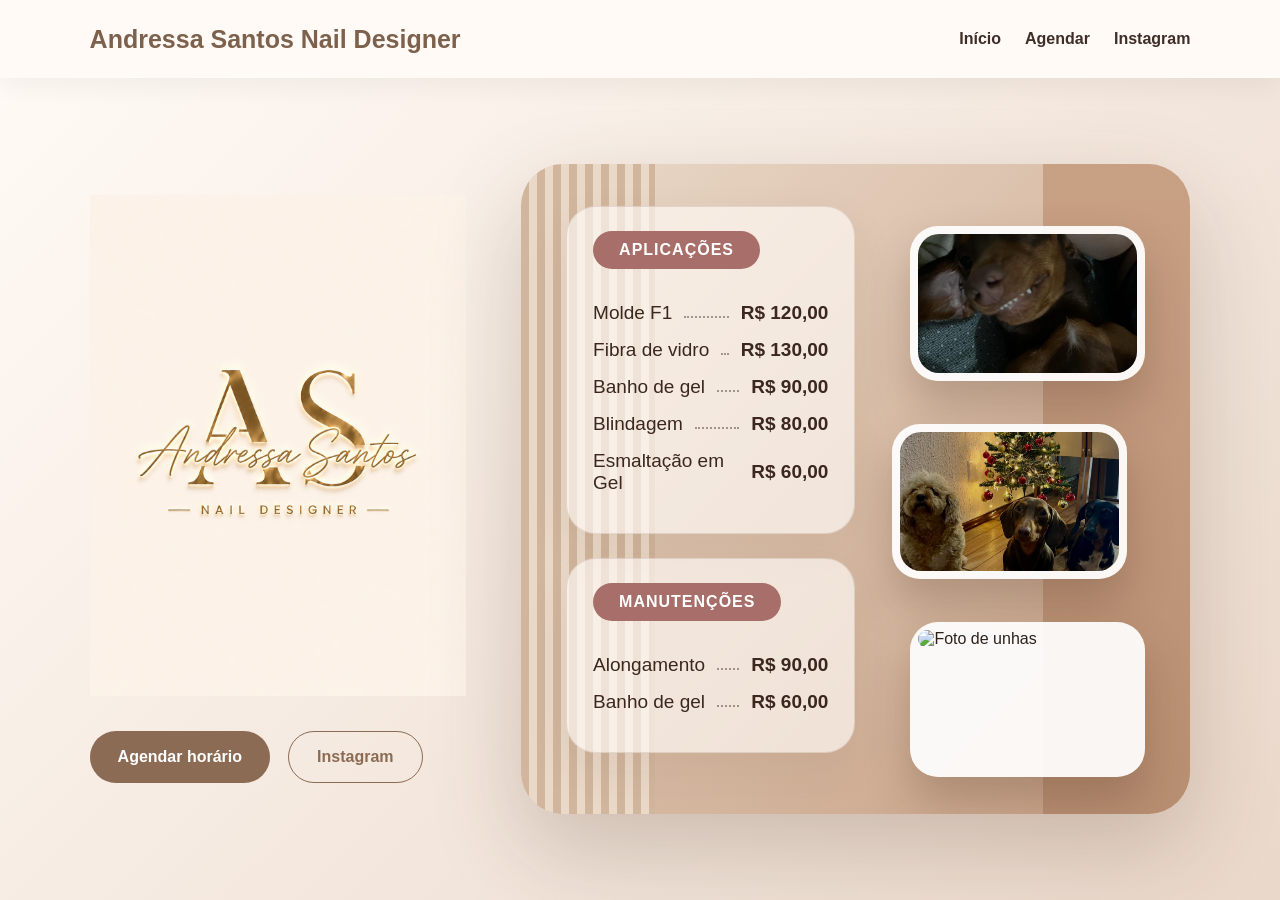
==== commit 84fe2b8d: "Novo portfolio premium" ====
--- a/index.html
+++ b/index.html
@@ -49,7 +49,7 @@
           <div class="portfolio-info">
             <div class="portfolio-logo">AS</div>
 
-            <h2 id="portfolioTitulo">Tabela de Serviços</h2>
+            <h2 id="portfolioTitulo">Serviços</h2>
 
             <p id="portfolioSubtitulo">
               Beleza, cuidado e sofisticação em cada detalhe.
--- a/style.css
+++ b/style.css
@@ -52,9 +52,9 @@
 
 .hero{
   min-height:calc(100vh - 78px);
-  padding:60px 7%;
+  padding:45px 7%;
   display:grid;
-  grid-template-columns:0.75fr 1.25fr;
+  grid-template-columns:0.72fr 1.28fr;
   align-items:center;
   gap:55px;
   background:linear-gradient(135deg,#fffaf5,#ead8ca);
@@ -103,7 +103,7 @@
 .portfolio-card{
   width:100%;
   max-width:980px;
-  height:760px;
+  height:650px;
   position:relative;
   overflow:hidden;
   border-radius:42px;
@@ -139,52 +139,43 @@
   position:relative;
   z-index:10;
   height:100%;
-  padding:48px 52px;
+  padding:42px 45px;
   display:grid;
-  grid-template-columns:1fr 270px;
-  gap:35px;
-}
-
-.portfolio-logo{
-  font-family:"Playfair Display",serif;
-  font-size:80px;
-  color:#b8862b;
-  margin-bottom:10px;
-}
-
-.portfolio-info h2{
-  font-family:"Playfair Display",serif;
-  font-size:58px;
-  line-height:0.95;
-  margin-bottom:16px;
-  color:#3b271d;
-  text-transform:uppercase;
-}
-
+  grid-template-columns:1fr 260px;
+  gap:30px;
+  align-items:start;
+}
+
+.portfolio-logo,
+.portfolio-info h2,
 .portfolio-info p{
-  font-size:21px;
-  line-height:1.5;
-  color:#5f4639;
-  margin-bottom:30px;
+  display:none;
+}
+
+.portfolio-info{
+  padding-top:0;
 }
 
 .portfolio-bloco{
-  margin-top:28px;
-  padding:28px;
+  margin:0 0 24px 0;
+  padding:24px 26px;
   border-radius:30px;
-  background:rgba(255,250,246,0.58);
-  border:1px solid rgba(139,107,84,0.2);
+  background:rgba(255,250,246,0.66);
+  border:1px solid rgba(139,107,84,0.18);
+  box-shadow:0 18px 45px rgba(79,51,31,0.08);
 }
 
 .portfolio-tag{
   display:inline-block;
-  margin-bottom:22px;
-  padding:12px 28px;
+  margin-bottom:18px;
+  padding:10px 26px;
   border-radius:40px;
   background:#a86f6a;
   color:white;
   font-weight:900;
   letter-spacing:1px;
+  text-transform:uppercase;
+  font-size:16px;
 }
 
 .linha-servico{
@@ -192,13 +183,15 @@
   grid-template-columns:auto 1fr auto;
   gap:12px;
   align-items:center;
-  margin:18px 0;
-  font-size:22px;
+  margin:15px 0;
+  font-size:19px;
   color:#3b271d;
 }
 
 .linha-servico strong{
   white-space:nowrap;
+  font-size:19px;
+  font-weight:900;
 }
 
 .pontilhado{
@@ -215,10 +208,10 @@
 
 .foto-servico{
   position:absolute;
-  width:250px;
-  height:175px;
-  padding:9px;
-  border-radius:30px;
+  width:235px;
+  height:155px;
+  padding:8px;
+  border-radius:28px;
   background:rgba(255,255,255,0.92);
   box-shadow:0 25px 45px rgba(72,45,26,0.25);
   transition:0.45s ease;
@@ -228,21 +221,21 @@
   width:100%;
   height:100%;
   object-fit:cover;
-  border-radius:22px;
+  border-radius:21px;
 }
 
 .foto-servico-1{
-  top:70px;
+  top:20px;
   right:0;
 }
 
 .foto-servico-2{
-  top:285px;
-  right:20px;
+  top:218px;
+  right:18px;
 }
 
 .foto-servico-3{
-  top:500px;
+  top:416px;
   right:0;
 }
 
@@ -472,9 +465,30 @@
 
 @media(max-width:980px){
 
+  .topo{
+    height:auto;
+    padding:16px 6%;
+    flex-direction:column;
+    gap:12px;
+  }
+
+  .topo h1{
+    font-size:20px;
+  }
+
+  .home{
+    padding-top:115px;
+  }
+
   .hero{
     grid-template-columns:1fr;
     text-align:center;
+    padding:35px 6%;
+  }
+
+  .logo-imagem img{
+    width:330px;
+    margin:0 auto;
   }
 
   .botoes{
@@ -483,40 +497,383 @@
 
   .portfolio-card{
     height:auto;
-    min-height:1200px;
+    min-height:1080px;
   }
 
   .portfolio-area{
     grid-template-columns:1fr;
-  }
-
-  .portfolio-info h2{
-    font-size:44px;
+    padding:35px 22px;
+  }
+
+  .portfolio-bloco{
+    padding:22px 18px;
+  }
+
+  .linha-servico{
+    font-size:16px;
+    gap:8px;
+  }
+
+  .linha-servico strong{
+    font-size:16px;
   }
 
   .portfolio-fotos{
-    height:720px;
+    height:560px;
   }
 
   .foto-servico{
+    width:245px;
+    height:165px;
     left:50%;
+    right:auto;
     transform:translateX(-50%);
   }
 
   .foto-servico-1{
-    top:20px;
+    top:0;
   }
 
   .foto-servico-2{
-    top:250px;
+    top:190px;
   }
 
   .foto-servico-3{
-    top:480px;
+    top:380px;
   }
 
   .linha-admin-servico{
     grid-template-columns:1fr;
   }
-
+}
+
+/* ADMIN PREMIUM */
+
+.admin-page{
+  background:linear-gradient(135deg,#fffaf5,#ead8ca);
+}
+
+.admin-layout{
+  min-height:100vh;
+  padding:40px 6%;
+}
+
+.admin-shell{
+  max-width:1180px;
+  margin:0 auto;
+}
+
+.admin-header{
+  background:rgba(255,250,246,0.88);
+  border:1px solid rgba(139,107,84,0.18);
+  border-radius:34px;
+  padding:28px;
+  display:flex;
+  justify-content:space-between;
+  align-items:center;
+  gap:20px;
+  box-shadow:0 20px 55px rgba(79,51,31,0.12);
+  margin-bottom:24px;
+}
+
+.admin-header span,
+.admin-card-top span{
+  color:#a86f6a;
+  font-weight:900;
+  text-transform:uppercase;
+  letter-spacing:2px;
+  font-size:12px;
+}
+
+.admin-header h1{
+  color:#7d614d;
+  font-size:34px;
+  margin:6px 0;
+}
+
+.admin-header p{
+  color:#5f4639;
+}
+
+.admin-link{
+  text-decoration:none;
+  background:#8b6b54;
+  color:white;
+  padding:14px 22px;
+  border-radius:28px;
+  font-weight:900;
+}
+
+.admin-grid{
+  display:grid;
+  grid-template-columns:1.15fr 0.85fr;
+  gap:24px;
+}
+
+.admin-card{
+  background:rgba(255,255,255,0.92);
+  border:1px solid rgba(139,107,84,0.16);
+  border-radius:34px;
+  padding:28px;
+  box-shadow:0 22px 60px rgba(79,51,31,0.12);
+}
+
+.admin-card-top{
+  display:flex;
+  justify-content:space-between;
+  gap:18px;
+  align-items:center;
+  margin-bottom:22px;
+}
+
+.admin-card-top h2{
+  font-size:25px;
+  color:#2d201b;
+  margin-top:5px;
+}
+
+.admin-form label,
+.admin-servico-item label,
+.admin-foto-item label{
+  display:block;
+  margin-bottom:7px;
+  color:#7d614d;
+  font-size:13px;
+  font-weight:900;
+}
+
+.admin-form input,
+.admin-servico-item input,
+.admin-foto-item input{
+  width:100%;
+  padding:14px 16px;
+  border-radius:16px;
+  border:1px solid #d8c0ad;
+  outline:none;
+  font-size:15px;
+  margin-bottom:12px;
+  background:#fffaf6;
+}
+
+.duas-colunas{
+  display:grid;
+  grid-template-columns:1fr 1fr;
+  gap:14px;
+}
+
+.admin-save,
+.admin-section-title button{
+  border:none;
+  background:#8b6b54;
+  color:white;
+  padding:13px 20px;
+  border-radius:26px;
+  font-weight:900;
+  cursor:pointer;
+}
+
+.admin-save.full{
+  width:100%;
+  margin-top:12px;
+}
+
+.admin-section-title{
+  display:flex;
+  justify-content:space-between;
+  align-items:center;
+  margin:25px 0 14px;
+}
+
+.admin-section-title h3{
+  color:#2d201b;
+}
+
+.admin-servico-item{
+  display:grid;
+  grid-template-columns:1fr 150px 90px;
+  gap:10px;
+  align-items:end;
+  padding:12px;
+  border-radius:22px;
+  background:#fbf6f0;
+  border:1px solid rgba(216,192,173,0.85);
+  margin-bottom:10px;
+}
+
+.admin-delete{
+  border:none;
+  background:#2d201b;
+  color:white;
+  border-radius:16px;
+  padding:14px 12px;
+  font-weight:900;
+  cursor:pointer;
+}
+
+.admin-ajuda{
+  color:#5f4639;
+  line-height:1.5;
+  margin-bottom:16px;
+}
+
+.admin-foto-item{
+  display:grid;
+  grid-template-columns:76px 1fr 90px;
+  gap:10px;
+  align-items:center;
+  padding:12px;
+  border-radius:22px;
+  background:#fbf6f0;
+  border:1px solid rgba(216,192,173,0.85);
+  margin-bottom:10px;
+}
+
+.admin-preview{
+  width:76px;
+  height:76px;
+  border-radius:18px;
+  overflow:hidden;
+  background:#ead8ca;
+}
+
+.admin-preview img{
+  width:100%;
+  height:100%;
+  object-fit:cover;
+}
+
+.admin-horario-item{
+  display:flex;
+  justify-content:space-between;
+  align-items:center;
+  gap:14px;
+  padding:16px;
+  border-radius:22px;
+  background:#fbf6f0;
+  border:1px solid #d8c0ad;
+  margin-bottom:10px;
+}
+
+.admin-horario-item.ocupado{
+  background:#fff0ee;
+  border-color:#b55a50;
+}
+
+.admin-horario-item strong{
+  display:block;
+}
+
+.admin-horario-item span{
+  font-weight:900;
+  color:#7d614d;
+}
+
+.admin-horario-item small{
+  display:block;
+  margin-top:4px;
+  font-weight:900;
+  color:#8b6b54;
+}
+
+.admin-horario-acoes{
+  display:flex;
+  gap:8px;
+  flex-wrap:wrap;
+}
+
+.admin-horario-acoes button{
+  border:none;
+  background:#8b6b54;
+  color:white;
+  padding:10px 12px;
+  border-radius:16px;
+  font-weight:900;
+  cursor:pointer;
+}
+
+.admin-horario-acoes .danger{
+  background:#2d201b;
+}
+
+.admin-vazio{
+  color:#7d614d;
+  font-weight:800;
+  padding:15px;
+  background:#fbf6f0;
+  border-radius:18px;
+}
+
+@media(max-width:900px){
+  .admin-header,
+  .admin-card-top{
+    flex-direction:column;
+    align-items:flex-start;
+  }
+
+  .admin-grid{
+    grid-template-columns:1fr;
+  }
+
+  .admin-servico-item,
+  .admin-foto-item,
+  .duas-colunas{
+    grid-template-columns:1fr;
+  }
+
+  .admin-preview{
+    width:100%;
+    height:170px;
+  }
+
+  .admin-horario-item{
+    flex-direction:column;
+    align-items:flex-start;
+  }
+}
+
+.admin-acoes-item {
+  display: flex;
+  gap: 8px;
+  align-items: end;
+}
+
+.admin-edit {
+  border: none;
+  background: #8b6b54;
+  color: white;
+  border-radius: 16px;
+  padding: 14px 12px;
+  font-weight: 900;
+  cursor: pointer;
+}
+
+.admin-save-small {
+  border: none;
+  background: #3f7f5f;
+  color: white;
+  border-radius: 16px;
+  padding: 14px 12px;
+  font-weight: 900;
+  cursor: pointer;
+}
+
+.admin-servico-item {
+  grid-template-columns: 1fr 150px 250px;
+}
+
+.admin-servico-item input:disabled {
+  opacity: 0.75;
+  background: #f7eee7;
+  cursor: not-allowed;
+}
+
+@media(max-width:900px) {
+  .admin-servico-item {
+    grid-template-columns: 1fr;
+  }
+
+  .admin-acoes-item {
+    flex-direction: column;
+    align-items: stretch;
+  }
 }
